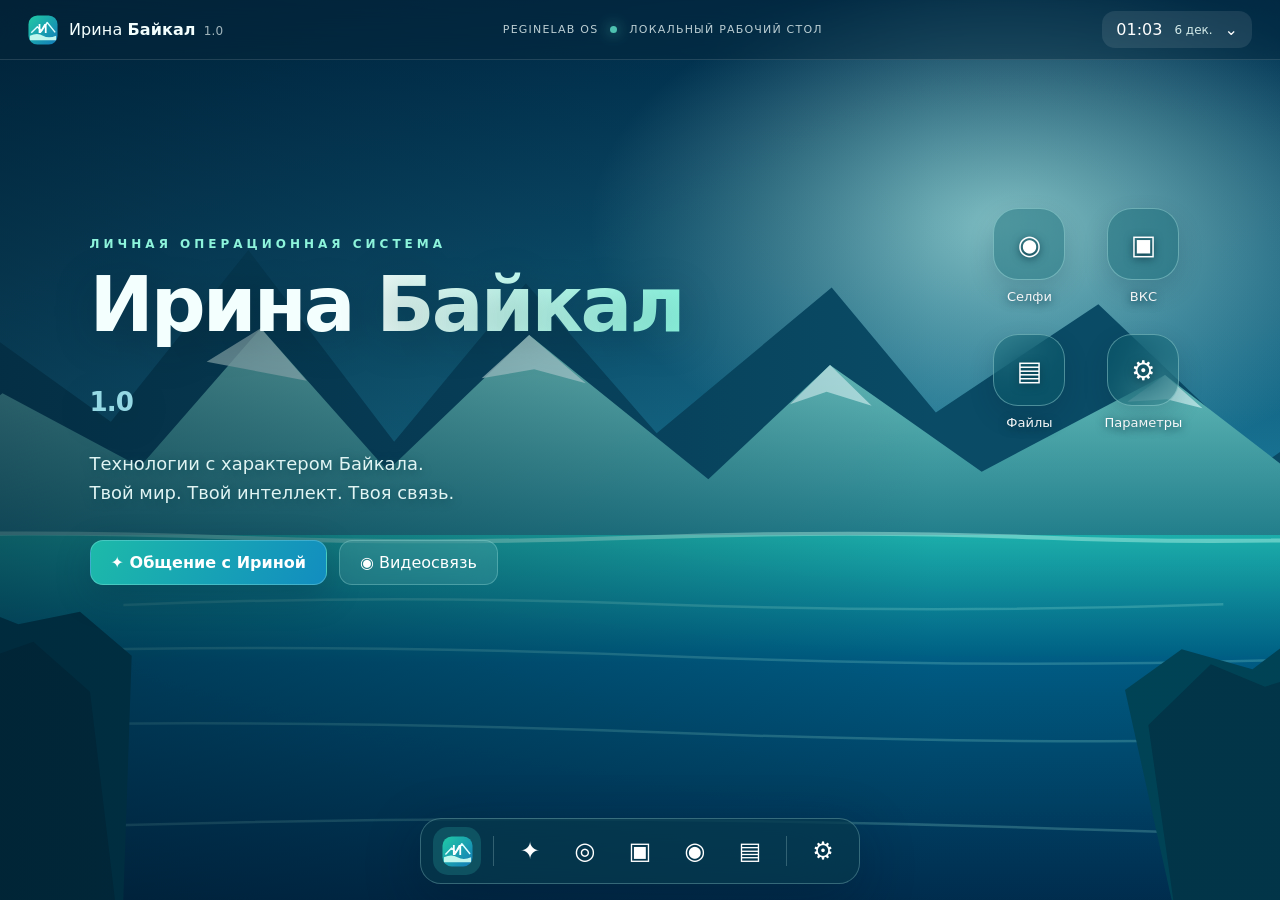
==== ui/web/index.html @ 092ee7bc "feat(ui): add Irina Shell blue-green desktop, circular selfie camera and video calls" ====
<!doctype html>
<html lang="ru">
<head>
  <meta charset="utf-8">
  <meta name="viewport" content="width=device-width, initial-scale=1">
  <meta name="theme-color" content="#0b5668">
  <meta name="referrer" content="no-referrer">
  <title>Ирина Байкал 1.0 · Irina Shell</title>
  <link rel="icon" href="assets/irina-mark.svg" type="image/svg+xml">
  <link rel="stylesheet" href="style.css">
  <script src="app.js" defer></script>
</head>
<body data-theme="lake">
  <div class="wallpaper" role="img" aria-label="Стилизованный пейзаж озера Байкал"></div>
  <header class="topbar">
    <div class="brand-mini"><img src="assets/irina-mark.svg" alt="" width="30" height="30"><span>Ирина <b>Байкал</b> <small>1.0</small></span></div>
    <div class="topbar-middle">PegiNelab OS <span class="live-dot"></span> Локальный рабочий стол</div>
    <button id="quick-toggle" type="button" class="topbar-clock" aria-expanded="false" aria-controls="quick-settings">
      <span id="clock-time">--:--</span><span id="clock-date">--</span><span aria-hidden="true">⌄</span>
    </button>
  </header>
  <main id="desktop" aria-label="Рабочий стол">
    <section class="welcome" aria-label="Приветствие">
      <p class="eyebrow">ЛИЧНАЯ ОПЕРАЦИОННАЯ СИСТЕМА</p>
      <h1>Ирина <span>Байкал</span><em> 1.0</em></h1>
      <p>Технологии с характером Байкала.<br>Твой мир. Твой интеллект. Твоя связь.</p>
      <div class="welcome-actions">
        <button class="primary-button" type="button" data-app="ai">✦ Общение с Ириной</button>
        <button class="glass-button" type="button" data-app="video">◉ Видеосвязь</button>
      </div>
    </section>
    <nav class="desktop-apps" aria-label="Приложения рабочего стола">
      <button type="button" data-app="camera"><span class="app-icon">◉</span><span>Селфи</span></button>
      <button type="button" data-app="video"><span class="app-icon">▣</span><span>ВКС</span></button>
      <button type="button" data-app="files"><span class="app-icon">▤</span><span>Файлы</span></button>
      <button type="button" data-app="settings"><span class="app-icon">⚙</span><span>Параметры</span></button>
    </nav>
  </main>

  <section id="windows" aria-label="Открытые окна"></section>

  <aside id="launcher" class="popover launcher" hidden aria-label="Меню приложений">
    <div class="popover-head"><img src="assets/irina-mark.svg" alt="" width="38" height="38"><div><strong>Ирина Байкал</strong><small>Главное меню · 1.0</small></div></div>
    <div class="launcher-grid">
      <button type="button" data-app="ai"><span>✦</span>ИИ Ирина</button>
      <button type="button" data-app="camera"><span>◉</span>Камера</button>
      <button type="button" data-app="video"><span>▣</span>Видеосвязь</button>
      <button type="button" data-app="internet"><span>◎</span>Интернет</button>
      <button type="button" data-app="files"><span>▤</span>Файлы</button>
      <button type="button" data-app="settings"><span>⚙</span>Настройки</button>
    </div>
    <div class="launcher-bottom">Acer Swift 3 · Ryzen 5 3500U · Vega 8</div>
  </aside>

  <aside id="quick-settings" class="popover quick-settings" hidden aria-label="Быстрые настройки">
    <strong>Оформление системы</strong>
    <div class="theme-swatches">
      <button type="button" class="theme-swatch lake-swatch" data-theme="lake" aria-label="Сине-зелёная тема"></button>
      <button type="button" class="theme-swatch forest-swatch" data-theme="forest" aria-label="Зелёная тема"></button>
      <button type="button" class="theme-swatch night-swatch" data-theme="night" aria-label="Ночная тема"></button>
    </div>
    <button type="button" class="quick-action" data-app="camera">◉ Круглая камера</button>
    <button type="button" class="quick-action" data-app="settings">⚙ Все параметры</button>
  </aside>

  <aside id="camera-bubble" class="camera-bubble" hidden aria-label="Круглое окно селфи">
    <video id="selfie-video" autoplay muted playsinline aria-label="Предпросмотр веб-камеры"></video>
    <div id="camera-placeholder" class="camera-placeholder"><span>◉</span><small>Камера выключена</small></div>
    <div class="camera-drag" id="camera-drag" title="Перемещать круглое окно">⋮⋮</div>
    <div class="camera-controls">
      <button type="button" id="camera-toggle" aria-label="Включить камеру" title="Включить камеру">▶</button>
      <button type="button" id="camera-shot" disabled aria-label="Сделать селфи" title="Сделать селфи">◎</button>
      <button type="button" id="camera-close" aria-label="Закрыть круглую камеру" title="Закрыть">×</button>
    </div>
  </aside>

  <footer class="dock" aria-label="Панель задач">
    <button id="start-button" type="button" class="start-button" aria-label="Открыть меню" aria-controls="launcher" aria-expanded="false"><img src="assets/irina-mark.svg" alt="" width="31" height="31"></button>
    <span class="dock-divider" aria-hidden="true"></span>
    <button type="button" class="dock-app" data-app="ai" title="ИИ Ирина">✦</button>
    <button type="button" class="dock-app" data-app="internet" title="Интернет">◎</button>
    <button type="button" class="dock-app" data-app="video" title="Видеосвязь">▣</button>
    <button type="button" class="dock-app" data-app="camera" title="Селфи">◉</button>
    <button type="button" class="dock-app" data-app="files" title="Файлы">▤</button>
    <span class="dock-divider" aria-hidden="true"></span>
    <button type="button" class="dock-app" data-app="settings" title="Параметры">⚙</button>
  </footer>
  <div id="toast" role="status" aria-live="polite"></div>
</body>
</html>
---- ui/web/style.css ----
:root{font-family:"Segoe UI",Inter,system-ui,-apple-system,sans-serif;font-synthesis:none;color:#f3fffe;background:#072c43}*{box-sizing:border-box}button,input,textarea{font:inherit}button{cursor:pointer}button:focus-visible,input:focus-visible,textarea:focus-visible{outline:3px solid #bffcf4;outline-offset:3px}button:disabled{opacity:.45;cursor:not-allowed}[hidden]{display:none!important}body{margin:0;height:100vh;min-height:560px;overflow:hidden;--primary:#1dbaa9;--secondary:#128dc0;--tint:rgba(7,58,77,.74);--glass:rgba(8,58,76,.59);--edge:rgba(192,255,245,.26);--soft:#caeae9;background:#063952}body[data-theme=forest]{--primary:#45c98b;--secondary:#409c94;--tint:rgba(15,68,49,.8);--glass:rgba(9,63,48,.64);--edge:rgba(196,254,213,.27);--soft:#d5f8da}body[data-theme=night]{--primary:#799ae7;--secondary:#3566ba;--tint:rgba(14,27,61,.88);--glass:rgba(11,24,59,.72);--edge:rgba(185,204,255,.24);--soft:#d9e3ff}.wallpaper{position:fixed;inset:0;background-image:linear-gradient(90deg,rgba(2,22,37,.57),rgba(3,26,45,.08) 73%),url('assets/baikal.svg');background-size:cover;background-position:center;filter:saturate(1.16)}body[data-theme=forest] .wallpaper{filter:hue-rotate(-24deg) saturate(1.12)}body[data-theme=night] .wallpaper{filter:brightness(.58) hue-rotate(18deg)}.topbar{height:60px;padding:0 28px;display:flex;align-items:center;justify-content:space-between;position:fixed;top:0;left:0;right:0;z-index:110;background:rgba(7,37,55,.39);border-bottom:1px solid rgba(236,255,255,.13);backdrop-filter:blur(16px)}.brand-mini{display:flex;align-items:center;gap:11px;letter-spacing:.1px;font-size:16px}.brand-mini small{opacity:.65;font-size:12px;padding-left:3px}.topbar-middle{opacity:.77;letter-spacing:1.2px;font-size:11px;text-transform:uppercase;display:flex;align-items:center;gap:12px}.live-dot{height:7px;width:7px;border-radius:100%;background:#65efd2;box-shadow:0 0 14px #60eccd}.topbar-clock{display:flex;gap:12px;align-items:center;border:0;background:rgba(255,255,255,.09);color:white;border-radius:13px;padding:9px 14px}.topbar-clock span:nth-child(2){color:#d3eae9;font-size:12px}.welcome{position:absolute;top:25%;left:clamp(28px,7%,155px);max-width:630px;z-index:2;pointer-events:auto}.eyebrow{font-size:12px;letter-spacing:4px;color:#8df4db;font-weight:700}.welcome h1{font-size:clamp(47px,6vw,86px);font-weight:750;line-height:1.04;letter-spacing:-3px;margin:14px 0 24px;text-shadow:0 8px 40px rgba(0,30,40,.25)}.welcome h1 span{background:linear-gradient(100deg,#f2fffc,#8bf7e1);background-clip:text;-webkit-background-clip:text;color:transparent}.welcome h1 em{font-size:.34em;color:#95d9e4;font-style:normal;white-space:nowrap;letter-spacing:-1px}.welcome p:not(.eyebrow){font-size:clamp(15px,1.4vw,19px);line-height:1.65;color:#e0f4f3;text-shadow:0 2px 10px #14505b}.welcome-actions{display:flex;gap:12px;flex-wrap:wrap;margin-top:32px}.primary-button,.glass-button,.action-button{padding:12px 20px;border-radius:13px;border:1px solid var(--edge);color:white}.primary-button{background:linear-gradient(120deg,var(--primary),var(--secondary));box-shadow:0 10px 34px rgba(3,32,60,.25);font-weight:650}.glass-button,.action-button{background:rgba(210,255,248,.1);backdrop-filter:blur(14px)}.desktop-apps{position:absolute;right:7%;top:23%;display:grid;grid-template-columns:repeat(2,94px);gap:28px 20px;text-align:center}.desktop-apps button{background:transparent;border:0;color:#fff;font-size:13px;display:flex;align-items:center;flex-direction:column;gap:9px;text-shadow:0 2px 8px #093847}.app-icon{font-size:27px;width:72px;height:72px;display:grid;place-items:center;border:1px solid rgba(202,255,249,.35);border-radius:25px;background:rgba(10,96,109,.4);backdrop-filter:blur(20px);box-shadow:0 10px 24px rgba(1,33,55,.18)}.desktop-apps button:hover .app-icon{background:rgba(62,193,176,.42);transform:translateY(-2px)}.dock{position:fixed;bottom:16px;left:50%;transform:translateX(-50%);display:flex;align-items:center;gap:7px;padding:8px 12px;border-radius:21px;background:var(--glass);border:1px solid var(--edge);box-shadow:0 15px 55px rgba(0,20,39,.3);backdrop-filter:blur(35px);z-index:110}.dock button{width:48px;height:48px;border:0;border-radius:15px;background:transparent;color:white;font-size:24px}.dock button:hover,.dock button:focus-visible{background:rgba(222,255,253,.18)}.dock .start-button{background:rgba(47,182,172,.23);display:grid;place-items:center}.dock-divider{width:1px;height:30px;background:rgba(215,255,249,.22);margin:0 5px}.popover{position:fixed;z-index:120;border:1px solid var(--edge);border-radius:24px;background:var(--tint);box-shadow:0 22px 65px #00202f90;backdrop-filter:blur(42px)}.launcher{bottom:98px;left:max(20px,calc(50% - 268px));width:min(536px,calc(100vw - 40px));padding:23px}.popover-head{display:flex;align-items:center;gap:12px;padding:0 4px 18px;border-bottom:1px solid var(--edge)}.popover-head div{display:flex;flex-direction:column;gap:3px}.popover-head small{opacity:.7}.launcher-grid{display:grid;grid-template-columns:repeat(3,1fr);gap:9px;padding:16px 0}.launcher-grid button{background:rgba(233,255,252,.08);border:1px solid rgba(233,255,252,.08);border-radius:15px;color:white;padding:16px 8px;display:flex;align-items:center;justify-content:center;gap:9px;flex-direction:column;font-size:13px}.launcher-grid button:hover,.quick-action:hover{background:rgba(123,244,217,.16)}.launcher-grid button span{font-size:27px}.launcher-bottom{font-size:12px;opacity:.66;border-top:1px solid var(--edge);padding-top:16px}.quick-settings{top:67px;right:26px;padding:18px;width:260px;display:flex;flex-direction:column;gap:14px}.theme-swatches{display:flex;gap:10px}.theme-swatch{width:47px;height:40px;border-radius:12px;border:2px solid #ffffff6b}.lake-swatch{background:linear-gradient(120deg,#26c7ac,#0d64bd)}.forest-swatch{background:linear-gradient(120deg,#76d783,#146b56)}.night-swatch{background:linear-gradient(120deg,#777bc8,#11274c)}.theme-swatch[aria-pressed=true]{outline:2px solid white;outline-offset:2px}.quick-action{padding:10px 13px;text-align:left;color:white;border:1px solid var(--edge);background:rgba(240,255,254,.07);border-radius:11px}.app-window{width:min(660px,calc(100vw - 34px));min-height:260px;max-height:calc(100vh - 150px);position:fixed;top:clamp(82px,12vh,160px);left:max(20px,calc(50% - 330px));background:var(--tint);border:1px solid rgba(209,255,252,.34);border-radius:22px;backdrop-filter:blur(48px);box-shadow:0 35px 90px rgba(0,17,38,.55);overflow:hidden;z-index:20;display:flex;flex-direction:column}.window-top{background:rgba(233,255,255,.07);border-bottom:1px solid var(--edge);padding:10px 12px 10px 19px;display:flex;justify-content:space-between;align-items:center;cursor:move;touch-action:none;user-select:none}.window-title{font-weight:650;display:flex;gap:10px;align-items:center}.window-actions{display:flex;gap:5px}.window-actions button{border:0;background:rgba(255,255,255,.08);border-radius:9px;width:34px;height:30px;color:white;font-size:20px}.window-actions button:hover{background:#ff6d7a}.window-body{padding:25px;overflow:auto;max-height:calc(100vh - 210px);color:#e8fbfa}.window-body h2{margin:0 0 11px;font-size:25px}.window-body h3{margin:12px 0 9px;font-size:16px}.window-body p{color:var(--soft);line-height:1.6;margin:0 0 14px}.window-body label{display:block;font-size:13px;color:#ddf7f2;margin-bottom:7px}.field{width:100%;padding:12px 14px;border:1px solid var(--edge);background:rgba(0,30,47,.35);color:white;border-radius:12px;margin-bottom:12px}.field::placeholder{color:#b3d5d6}.window-body button{max-width:100%}.button-row{display:flex;flex-wrap:wrap;gap:9px;margin:12px 0}.hint{font-size:12px;color:#b9dcd9!important}.card-row{display:grid;grid-template-columns:repeat(2,1fr);gap:13px}.mini-card{padding:17px;border-radius:16px;border:1px solid var(--edge);background:rgba(214,255,249,.06)}.mini-card strong{display:block;font-size:24px;margin-bottom:7px}.mini-card small{color:#c3e5e5}.chat-history{height:210px;overflow:auto;display:flex;flex-direction:column;gap:10px;background:rgba(0,27,42,.25);padding:12px;border-radius:14px;margin-bottom:12px}.chat-message{padding:10px 12px;max-width:92%;white-space:pre-wrap;overflow-wrap:anywhere;border-radius:12px;background:#ffffff14;line-height:1.5}.chat-message.mine{align-self:flex-end;background:rgba(34,183,157,.29)}.chat-message.error{background:rgba(217,78,88,.24)}.chat-form{display:flex;gap:10px}.chat-form .field{margin:0;flex:1}.status-line{font-size:12px;color:#a8f4da;min-height:20px}.file-list{margin:10px 0 0;padding-left:21px;color:#e1faf7;overflow-wrap:anywhere}.external-notice{padding:12px;border-radius:12px;background:rgba(237,255,218,.1);border:1px solid rgba(240,253,211,.2);font-size:12px;margin:12px 0;color:#dff2d7}.camera-bubble{position:fixed;width:240px;height:240px;right:30px;bottom:105px;border-radius:50%;border:6px solid rgba(145,247,224,.85);box-shadow:0 0 0 7px rgba(13,132,128,.27),0 24px 55px rgba(0,21,43,.56);overflow:hidden;z-index:100;background:radial-gradient(circle at 48% 28%,#267e92,#05324c);touch-action:none}.camera-bubble video{display:block;object-fit:cover;width:100%;height:100%;transform:scaleX(-1)}.camera-placeholder{position:absolute;inset:0;display:grid;align-content:center;justify-items:center;background:radial-gradient(circle at 25% 15%,#237e90,#092d48);gap:8px}.camera-placeholder span{font-size:64px;color:#75e8d2}.camera-placeholder small{color:#dbf7f0;font-size:12px}.camera-drag{position:absolute;left:calc(50% - 16px);top:9px;background:#021d33a3;border-radius:10px;color:white;padding:2px 10px;cursor:grab;font-size:15px}.camera-controls{position:absolute;bottom:10px;left:0;right:0;display:flex;justify-content:center;gap:7px}.camera-controls button{border:1px solid rgba(255,255,255,.4);border-radius:50%;width:39px;height:39px;background:#032e44c9;color:white;font-size:20px;backdrop-filter:blur(10px)}.camera-controls button:hover{background:var(--primary)}#toast{position:fixed;right:20px;bottom:105px;max-width:330px;padding:12px 18px;background:#073c50ed;border:1px solid var(--edge);border-radius:14px;box-shadow:0 12px 35px #001f35a8;z-index:200;color:white;opacity:0;transform:translateY(10px);transition:.2s;pointer-events:none}#toast.show{opacity:1;transform:none}@media(max-width:760px){.topbar-middle{display:none}.topbar{padding:0 12px}.brand-mini{font-size:13px}.topbar-clock{padding:8px;gap:6px}.topbar-clock span:nth-child(2){display:none}.welcome{top:18%;left:20px;right:20px}.welcome h1{font-size:48px}.desktop-apps{top:auto;bottom:110px;right:16px;left:16px;display:flex;justify-content:space-around;gap:8px}.desktop-apps .app-icon{width:55px;height:55px;border-radius:18px;font-size:24px}.dock{bottom:8px;padding:6px 7px;gap:0}.dock button{width:43px;height:44px;font-size:22px}.app-window{left:8px!important;top:70px!important;width:calc(100vw - 16px);max-height:calc(100vh - 146px)}.window-body{padding:17px}.camera-bubble{width:180px;height:180px;right:14px;bottom:86px}.camera-controls button{height:32px;width:32px;font-size:16px}.card-row{grid-template-columns:1fr}.topbar-middle{display:none}}@media(max-height:610px){.welcome{top:16%}.desktop-apps{top:19%}.welcome h1{font-size:44px}.dock{bottom:8px}}
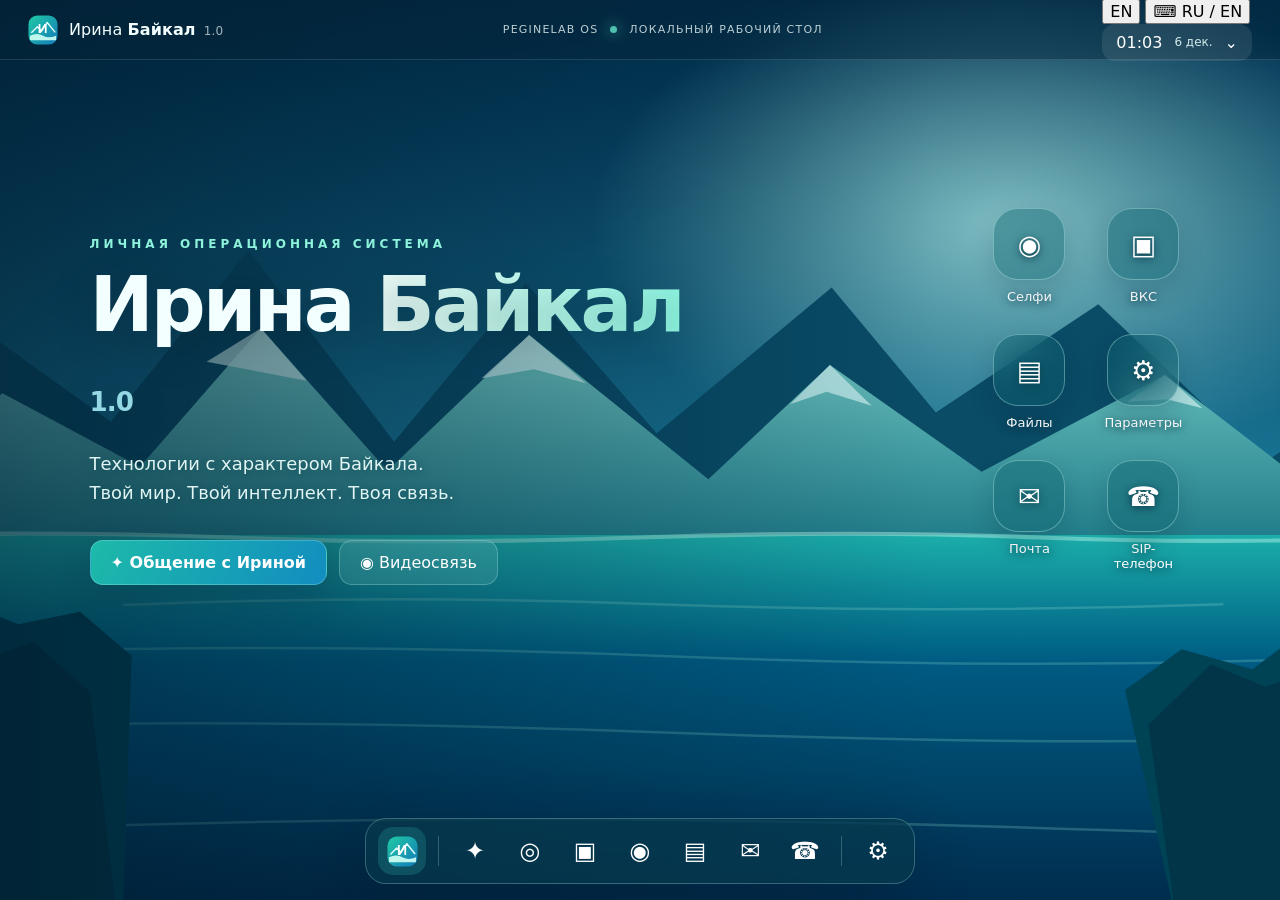
==== commit 47aaf374: "feat(shell): add bilingual header, native app entries and camera visibility control" ====
--- a/ui/web/index.html
+++ b/ui/web/index.html
@@ -8,6 +8,7 @@
   <title>Ирина Байкал 1.0 · Irina Shell</title>
   <link rel="icon" href="assets/irina-mark.svg" type="image/svg+xml">
   <link rel="stylesheet" href="style.css">
+  <script src="i18n.js" defer></script>
   <script src="app.js" defer></script>
 </head>
 <body data-theme="lake">
@@ -15,9 +16,13 @@
   <header class="topbar">
     <div class="brand-mini"><img src="assets/irina-mark.svg" alt="" width="30" height="30"><span>Ирина <b>Байкал</b> <small>1.0</small></span></div>
     <div class="topbar-middle">PegiNelab OS <span class="live-dot"></span> Локальный рабочий стол</div>
-    <button id="quick-toggle" type="button" class="topbar-clock" aria-expanded="false" aria-controls="quick-settings">
+    <div class="topbar-actions">
+    <button id="language-toggle" type="button" class="locale-button" title="Switch interface to English" aria-label="Язык интерфейса">EN</button>
+    <button id="keyboard-help" type="button" class="locale-button" title="Раскладка клавиатуры" aria-label="Раскладка клавиатуры">⌨ RU / EN</button>
+    <button id="quick-toggle" type="button" class="topbar-clock aria-expanded="false" aria-controls="quick-settings">
       <span id="clock-time">--:--</span><span id="clock-date">--</span><span aria-hidden="true">⌄</span>
     </button>
+    </div>
   </header>
   <main id="desktop" aria-label="Рабочий стол">
     <section class="welcome" aria-label="Приветствие">
@@ -34,6 +39,8 @@
       <button type="button" data-app="video"><span class="app-icon">▣</span><span>ВКС</span></button>
       <button type="button" data-app="files"><span class="app-icon">▤</span><span>Файлы</span></button>
       <button type="button" data-app="settings"><span class="app-icon">⚙</span><span>Параметры</span></button>
+      <button type="button" data-app="mail"><span class="app-icon">✉</span><span>Почта</span></button>
+      <button type="button" data-app="sip"><span class="app-icon">☎</span><span>SIP-телефон</span></button>
     </nav>
   </main>
 
@@ -48,18 +55,25 @@
       <button type="button" data-app="internet"><span>◎</span>Интернет</button>
       <button type="button" data-app="files"><span>▤</span>Файлы</button>
       <button type="button" data-app="settings"><span>⚙</span>Настройки</button>
+      <button type="button" data-app="suite"><span>▤</span>Офис и графика</button>
+      <button type="button" data-app="mail"><span>✉</span>Почта</button>
+      <button type="button" data-app="sip"><span>☎</span>SIP-телефон</button>
+      <button type="button" data-app="games"><span>♟</span>Мини-игры</button>
     </div>
     <div class="launcher-bottom">Acer Swift 3 · Ryzen 5 3500U · Vega 8</div>
   </aside>
 
   <aside id="quick-settings" class="popover quick-settings" hidden aria-label="Быстрые настройки">
     <strong>Оформление системы</strong>
+    <small class="muted-line">Язык интерфейса: RU / EN</small>
+    <small class="muted-line">Windows: Win + Пробел · Ubuntu XFCE/X11: Alt + Shift</small>
     <div class="theme-swatches">
       <button type="button" class="theme-swatch lake-swatch" data-theme="lake" aria-label="Сине-зелёная тема"></button>
       <button type="button" class="theme-swatch forest-swatch" data-theme="forest" aria-label="Зелёная тема"></button>
       <button type="button" class="theme-swatch night-swatch" data-theme="night" aria-label="Ночная тема"></button>
     </div>
     <button type="button" class="quick-action" data-app="camera">◉ Круглая камера</button>
+    <button type="button" class="quick-action" data-cmd="camera-visibility">◉ Показать / скрыть круг</button>
     <button type="button" class="quick-action" data-app="settings">⚙ Все параметры</button>
   </aside>
 
@@ -82,6 +96,8 @@
     <button type="button" class="dock-app" data-app="video" title="Видеосвязь">▣</button>
     <button type="button" class="dock-app" data-app="camera" title="Селфи">◉</button>
     <button type="button" class="dock-app" data-app="files" title="Файлы">▤</button>
+    <button type="button" class="dock-app" data-app="mail" title="Почта">✉</button>
+    <button type="button" class="dock-app" data-app="sip" title="SIP-телефон">☎</button>
     <span class="dock-divider" aria-hidden="true"></span>
     <button type="button" class="dock-app" data-app="settings" title="Параметры">⚙</button>
   </footer>
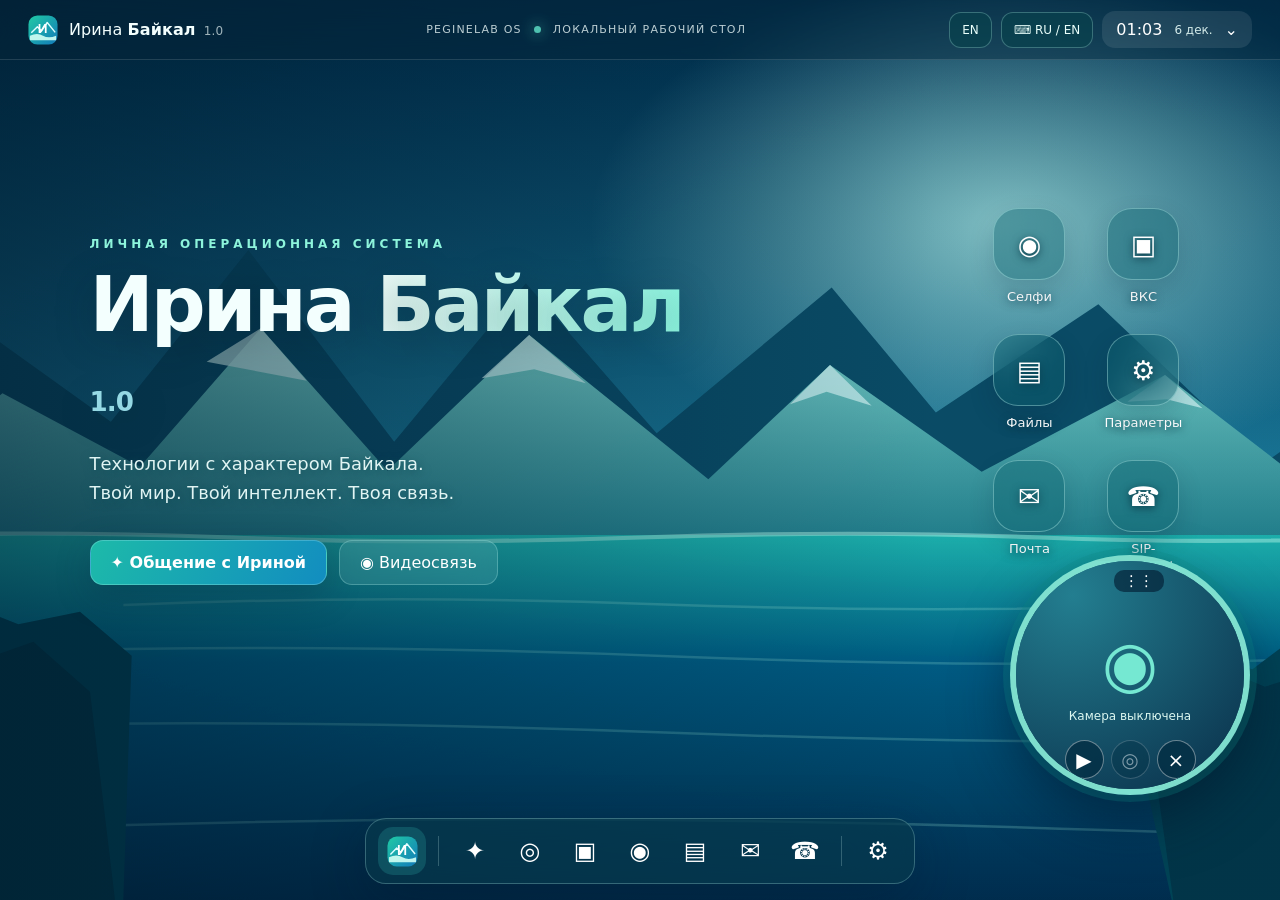
==== commit d4979243: "feat(shell): add manual playback of Irina startup audio preview" ====
--- a/ui/web/index.html
+++ b/ui/web/index.html
@@ -75,6 +75,7 @@
     <button type="button" class="quick-action" data-app="camera">◉ Круглая камера</button>
     <button type="button" class="quick-action" data-cmd="camera-visibility">◉ Показать / скрыть круг</button>
     <button type="button" class="quick-action" data-app="settings">⚙ Все параметры</button>
+    <button id="intro-preview" type="button" class="quick-action">♪ Звук старта</button>
   </aside>
 
   <aside id="camera-bubble" class="camera-bubble" hidden aria-label="Круглое окно селфи">
@@ -101,6 +102,7 @@
     <span class="dock-divider" aria-hidden="true"></span>
     <button type="button" class="dock-app" data-app="settings" title="Параметры">⚙</button>
   </footer>
+  <audio id="startup-intro" preload="none" src="assets/irina_intro.mp3"></audio>
   <div id="toast" role="status" aria-live="polite"></div>
 </body>
 </html>
--- a/ui/web/style.css
+++ b/ui/web/style.css
@@ -1 +1,16 @@
 :root{font-family:"Segoe UI",Inter,system-ui,-apple-system,sans-serif;font-synthesis:none;color:#f3fffe;background:#072c43}*{box-sizing:border-box}button,input,textarea{font:inherit}button{cursor:pointer}button:focus-visible,input:focus-visible,textarea:focus-visible{outline:3px solid #bffcf4;outline-offset:3px}button:disabled{opacity:.45;cursor:not-allowed}[hidden]{display:none!important}body{margin:0;height:100vh;min-height:560px;overflow:hidden;--primary:#1dbaa9;--secondary:#128dc0;--tint:rgba(7,58,77,.74);--glass:rgba(8,58,76,.59);--edge:rgba(192,255,245,.26);--soft:#caeae9;background:#063952}body[data-theme=forest]{--primary:#45c98b;--secondary:#409c94;--tint:rgba(15,68,49,.8);--glass:rgba(9,63,48,.64);--edge:rgba(196,254,213,.27);--soft:#d5f8da}body[data-theme=night]{--primary:#799ae7;--secondary:#3566ba;--tint:rgba(14,27,61,.88);--glass:rgba(11,24,59,.72);--edge:rgba(185,204,255,.24);--soft:#d9e3ff}.wallpaper{position:fixed;inset:0;background-image:linear-gradient(90deg,rgba(2,22,37,.57),rgba(3,26,45,.08) 73%),url('assets/baikal.svg');background-size:cover;background-position:center;filter:saturate(1.16)}body[data-theme=forest] .wallpaper{filter:hue-rotate(-24deg) saturate(1.12)}body[data-theme=night] .wallpaper{filter:brightness(.58) hue-rotate(18deg)}.topbar{height:60px;padding:0 28px;display:flex;align-items:center;justify-content:space-between;position:fixed;top:0;left:0;right:0;z-index:110;background:rgba(7,37,55,.39);border-bottom:1px solid rgba(236,255,255,.13);backdrop-filter:blur(16px)}.brand-mini{display:flex;align-items:center;gap:11px;letter-spacing:.1px;font-size:16px}.brand-mini small{opacity:.65;font-size:12px;padding-left:3px}.topbar-middle{opacity:.77;letter-spacing:1.2px;font-size:11px;text-transform:uppercase;display:flex;align-items:center;gap:12px}.live-dot{height:7px;width:7px;border-radius:100%;background:#65efd2;box-shadow:0 0 14px #60eccd}.topbar-clock{display:flex;gap:12px;align-items:center;border:0;background:rgba(255,255,255,.09);color:white;border-radius:13px;padding:9px 14px}.topbar-clock span:nth-child(2){color:#d3eae9;font-size:12px}.welcome{position:absolute;top:25%;left:clamp(28px,7%,155px);max-width:630px;z-index:2;pointer-events:auto}.eyebrow{font-size:12px;letter-spacing:4px;color:#8df4db;font-weight:700}.welcome h1{font-size:clamp(47px,6vw,86px);font-weight:750;line-height:1.04;letter-spacing:-3px;margin:14px 0 24px;text-shadow:0 8px 40px rgba(0,30,40,.25)}.welcome h1 span{background:linear-gradient(100deg,#f2fffc,#8bf7e1);background-clip:text;-webkit-background-clip:text;color:transparent}.welcome h1 em{font-size:.34em;color:#95d9e4;font-style:normal;white-space:nowrap;letter-spacing:-1px}.welcome p:not(.eyebrow){font-size:clamp(15px,1.4vw,19px);line-height:1.65;color:#e0f4f3;text-shadow:0 2px 10px #14505b}.welcome-actions{display:flex;gap:12px;flex-wrap:wrap;margin-top:32px}.primary-button,.glass-button,.action-button{padding:12px 20px;border-radius:13px;border:1px solid var(--edge);color:white}.primary-button{background:linear-gradient(120deg,var(--primary),var(--secondary));box-shadow:0 10px 34px rgba(3,32,60,.25);font-weight:650}.glass-button,.action-button{background:rgba(210,255,248,.1);backdrop-filter:blur(14px)}.desktop-apps{position:absolute;right:7%;top:23%;display:grid;grid-template-columns:repeat(2,94px);gap:28px 20px;text-align:center}.desktop-apps button{background:transparent;border:0;color:#fff;font-size:13px;display:flex;align-items:center;flex-direction:column;gap:9px;text-shadow:0 2px 8px #093847}.app-icon{font-size:27px;width:72px;height:72px;display:grid;place-items:center;border:1px solid rgba(202,255,249,.35);border-radius:25px;background:rgba(10,96,109,.4);backdrop-filter:blur(20px);box-shadow:0 10px 24px rgba(1,33,55,.18)}.desktop-apps button:hover .app-icon{background:rgba(62,193,176,.42);transform:translateY(-2px)}.dock{position:fixed;bottom:16px;left:50%;transform:translateX(-50%);display:flex;align-items:center;gap:7px;padding:8px 12px;border-radius:21px;background:var(--glass);border:1px solid var(--edge);box-shadow:0 15px 55px rgba(0,20,39,.3);backdrop-filter:blur(35px);z-index:110}.dock button{width:48px;height:48px;border:0;border-radius:15px;background:transparent;color:white;font-size:24px}.dock button:hover,.dock button:focus-visible{background:rgba(222,255,253,.18)}.dock .start-button{background:rgba(47,182,172,.23);display:grid;place-items:center}.dock-divider{width:1px;height:30px;background:rgba(215,255,249,.22);margin:0 5px}.popover{position:fixed;z-index:120;border:1px solid var(--edge);border-radius:24px;background:var(--tint);box-shadow:0 22px 65px #00202f90;backdrop-filter:blur(42px)}.launcher{bottom:98px;left:max(20px,calc(50% - 268px));width:min(536px,calc(100vw - 40px));padding:23px}.popover-head{display:flex;align-items:center;gap:12px;padding:0 4px 18px;border-bottom:1px solid var(--edge)}.popover-head div{display:flex;flex-direction:column;gap:3px}.popover-head small{opacity:.7}.launcher-grid{display:grid;grid-template-columns:repeat(3,1fr);gap:9px;padding:16px 0}.launcher-grid button{background:rgba(233,255,252,.08);border:1px solid rgba(233,255,252,.08);border-radius:15px;color:white;padding:16px 8px;display:flex;align-items:center;justify-content:center;gap:9px;flex-direction:column;font-size:13px}.launcher-grid button:hover,.quick-action:hover{background:rgba(123,244,217,.16)}.launcher-grid button span{font-size:27px}.launcher-bottom{font-size:12px;opacity:.66;border-top:1px solid var(--edge);padding-top:16px}.quick-settings{top:67px;right:26px;padding:18px;width:260px;display:flex;flex-direction:column;gap:14px}.theme-swatches{display:flex;gap:10px}.theme-swatch{width:47px;height:40px;border-radius:12px;border:2px solid #ffffff6b}.lake-swatch{background:linear-gradient(120deg,#26c7ac,#0d64bd)}.forest-swatch{background:linear-gradient(120deg,#76d783,#146b56)}.night-swatch{background:linear-gradient(120deg,#777bc8,#11274c)}.theme-swatch[aria-pressed=true]{outline:2px solid white;outline-offset:2px}.quick-action{padding:10px 13px;text-align:left;color:white;border:1px solid var(--edge);background:rgba(240,255,254,.07);border-radius:11px}.app-window{width:min(660px,calc(100vw - 34px));min-height:260px;max-height:calc(100vh - 150px);position:fixed;top:clamp(82px,12vh,160px);left:max(20px,calc(50% - 330px));background:var(--tint);border:1px solid rgba(209,255,252,.34);border-radius:22px;backdrop-filter:blur(48px);box-shadow:0 35px 90px rgba(0,17,38,.55);overflow:hidden;z-index:20;display:flex;flex-direction:column}.window-top{background:rgba(233,255,255,.07);border-bottom:1px solid var(--edge);padding:10px 12px 10px 19px;display:flex;justify-content:space-between;align-items:center;cursor:move;touch-action:none;user-select:none}.window-title{font-weight:650;display:flex;gap:10px;align-items:center}.window-actions{display:flex;gap:5px}.window-actions button{border:0;background:rgba(255,255,255,.08);border-radius:9px;width:34px;height:30px;color:white;font-size:20px}.window-actions button:hover{background:#ff6d7a}.window-body{padding:25px;overflow:auto;max-height:calc(100vh - 210px);color:#e8fbfa}.window-body h2{margin:0 0 11px;font-size:25px}.window-body h3{margin:12px 0 9px;font-size:16px}.window-body p{color:var(--soft);line-height:1.6;margin:0 0 14px}.window-body label{display:block;font-size:13px;color:#ddf7f2;margin-bottom:7px}.field{width:100%;padding:12px 14px;border:1px solid var(--edge);background:rgba(0,30,47,.35);color:white;border-radius:12px;margin-bottom:12px}.field::placeholder{color:#b3d5d6}.window-body button{max-width:100%}.button-row{display:flex;flex-wrap:wrap;gap:9px;margin:12px 0}.hint{font-size:12px;color:#b9dcd9!important}.card-row{display:grid;grid-template-columns:repeat(2,1fr);gap:13px}.mini-card{padding:17px;border-radius:16px;border:1px solid var(--edge);background:rgba(214,255,249,.06)}.mini-card strong{display:block;font-size:24px;margin-bottom:7px}.mini-card small{color:#c3e5e5}.chat-history{height:210px;overflow:auto;display:flex;flex-direction:column;gap:10px;background:rgba(0,27,42,.25);padding:12px;border-radius:14px;margin-bottom:12px}.chat-message{padding:10px 12px;max-width:92%;white-space:pre-wrap;overflow-wrap:anywhere;border-radius:12px;background:#ffffff14;line-height:1.5}.chat-message.mine{align-self:flex-end;background:rgba(34,183,157,.29)}.chat-message.error{background:rgba(217,78,88,.24)}.chat-form{display:flex;gap:10px}.chat-form .field{margin:0;flex:1}.status-line{font-size:12px;color:#a8f4da;min-height:20px}.file-list{margin:10px 0 0;padding-left:21px;color:#e1faf7;overflow-wrap:anywhere}.external-notice{padding:12px;border-radius:12px;background:rgba(237,255,218,.1);border:1px solid rgba(240,253,211,.2);font-size:12px;margin:12px 0;color:#dff2d7}.camera-bubble{position:fixed;width:240px;height:240px;right:30px;bottom:105px;border-radius:50%;border:6px solid rgba(145,247,224,.85);box-shadow:0 0 0 7px rgba(13,132,128,.27),0 24px 55px rgba(0,21,43,.56);overflow:hidden;z-index:100;background:radial-gradient(circle at 48% 28%,#267e92,#05324c);touch-action:none}.camera-bubble video{display:block;object-fit:cover;width:100%;height:100%;transform:scaleX(-1)}.camera-placeholder{position:absolute;inset:0;display:grid;align-content:center;justify-items:center;background:radial-gradient(circle at 25% 15%,#237e90,#092d48);gap:8px}.camera-placeholder span{font-size:64px;color:#75e8d2}.camera-placeholder small{color:#dbf7f0;font-size:12px}.camera-drag{position:absolute;left:calc(50% - 16px);top:9px;background:#021d33a3;border-radius:10px;color:white;padding:2px 10px;cursor:grab;font-size:15px}.camera-controls{position:absolute;bottom:10px;left:0;right:0;display:flex;justify-content:center;gap:7px}.camera-controls button{border:1px solid rgba(255,255,255,.4);border-radius:50%;width:39px;height:39px;background:#032e44c9;color:white;font-size:20px;backdrop-filter:blur(10px)}.camera-controls button:hover{background:var(--primary)}#toast{position:fixed;right:20px;bottom:105px;max-width:330px;padding:12px 18px;background:#073c50ed;border:1px solid var(--edge);border-radius:14px;box-shadow:0 12px 35px #001f35a8;z-index:200;color:white;opacity:0;transform:translateY(10px);transition:.2s;pointer-events:none}#toast.show{opacity:1;transform:none}@media(max-width:760px){.topbar-middle{display:none}.topbar{padding:0 12px}.brand-mini{font-size:13px}.topbar-clock{padding:8px;gap:6px}.topbar-clock span:nth-child(2){display:none}.welcome{top:18%;left:20px;right:20px}.welcome h1{font-size:48px}.desktop-apps{top:auto;bottom:110px;right:16px;left:16px;display:flex;justify-content:space-around;gap:8px}.desktop-apps .app-icon{width:55px;height:55px;border-radius:18px;font-size:24px}.dock{bottom:8px;padding:6px 7px;gap:0}.dock button{width:43px;height:44px;font-size:22px}.app-window{left:8px!important;top:70px!important;width:calc(100vw - 16px);max-height:calc(100vh - 146px)}.window-body{padding:17px}.camera-bubble{width:180px;height:180px;right:14px;bottom:86px}.camera-controls button{height:32px;width:32px;font-size:16px}.card-row{grid-template-columns:1fr}.topbar-middle{display:none}}@media(max-height:610px){.welcome{top:16%}.desktop-apps{top:19%}.welcome h1{font-size:44px}.dock{bottom:8px}}
+
+
+/* Irina Shell v0.5 — bilingual controls and native application panels */
+.topbar-actions{display:flex;align-items:center;gap:9px;min-width:0}
+.locale-button{border:1px solid var(--edge);background:rgba(8,68,77,.66);border-radius:12px;color:#eafffb;padding:9px 12px;white-space:nowrap;font-size:12px;min-height:36px}
+.locale-button:hover{background:rgba(35,135,137,.7)}
+.muted-line{color:var(--soft);opacity:.8;font-size:11px;line-height:1.4}
+.native-grid{display:grid;grid-template-columns:repeat(auto-fit,minmax(190px,1fr));gap:10px;margin:13px 0 22px}
+.native-grid button{background:rgba(102,223,208,.12);border:1px solid var(--edge);color:white;padding:12px;border-radius:13px;text-align:left;min-height:46px}
+.native-grid button:hover{background:rgba(102,223,208,.25)}
+.native-status{min-height:22px}
+.launcher{max-height:calc(100vh - 128px);overflow:auto}
+.camera-bubble:not([hidden]){display:block}
+@media(max-width:850px){.topbar-middle{display:none}.desktop-apps{right:2%;gap:10px}}
+@media(max-width:560px){#keyboard-help{display:none}.locale-button{padding:6px 8px}.topbar{padding-inline:10px}}
